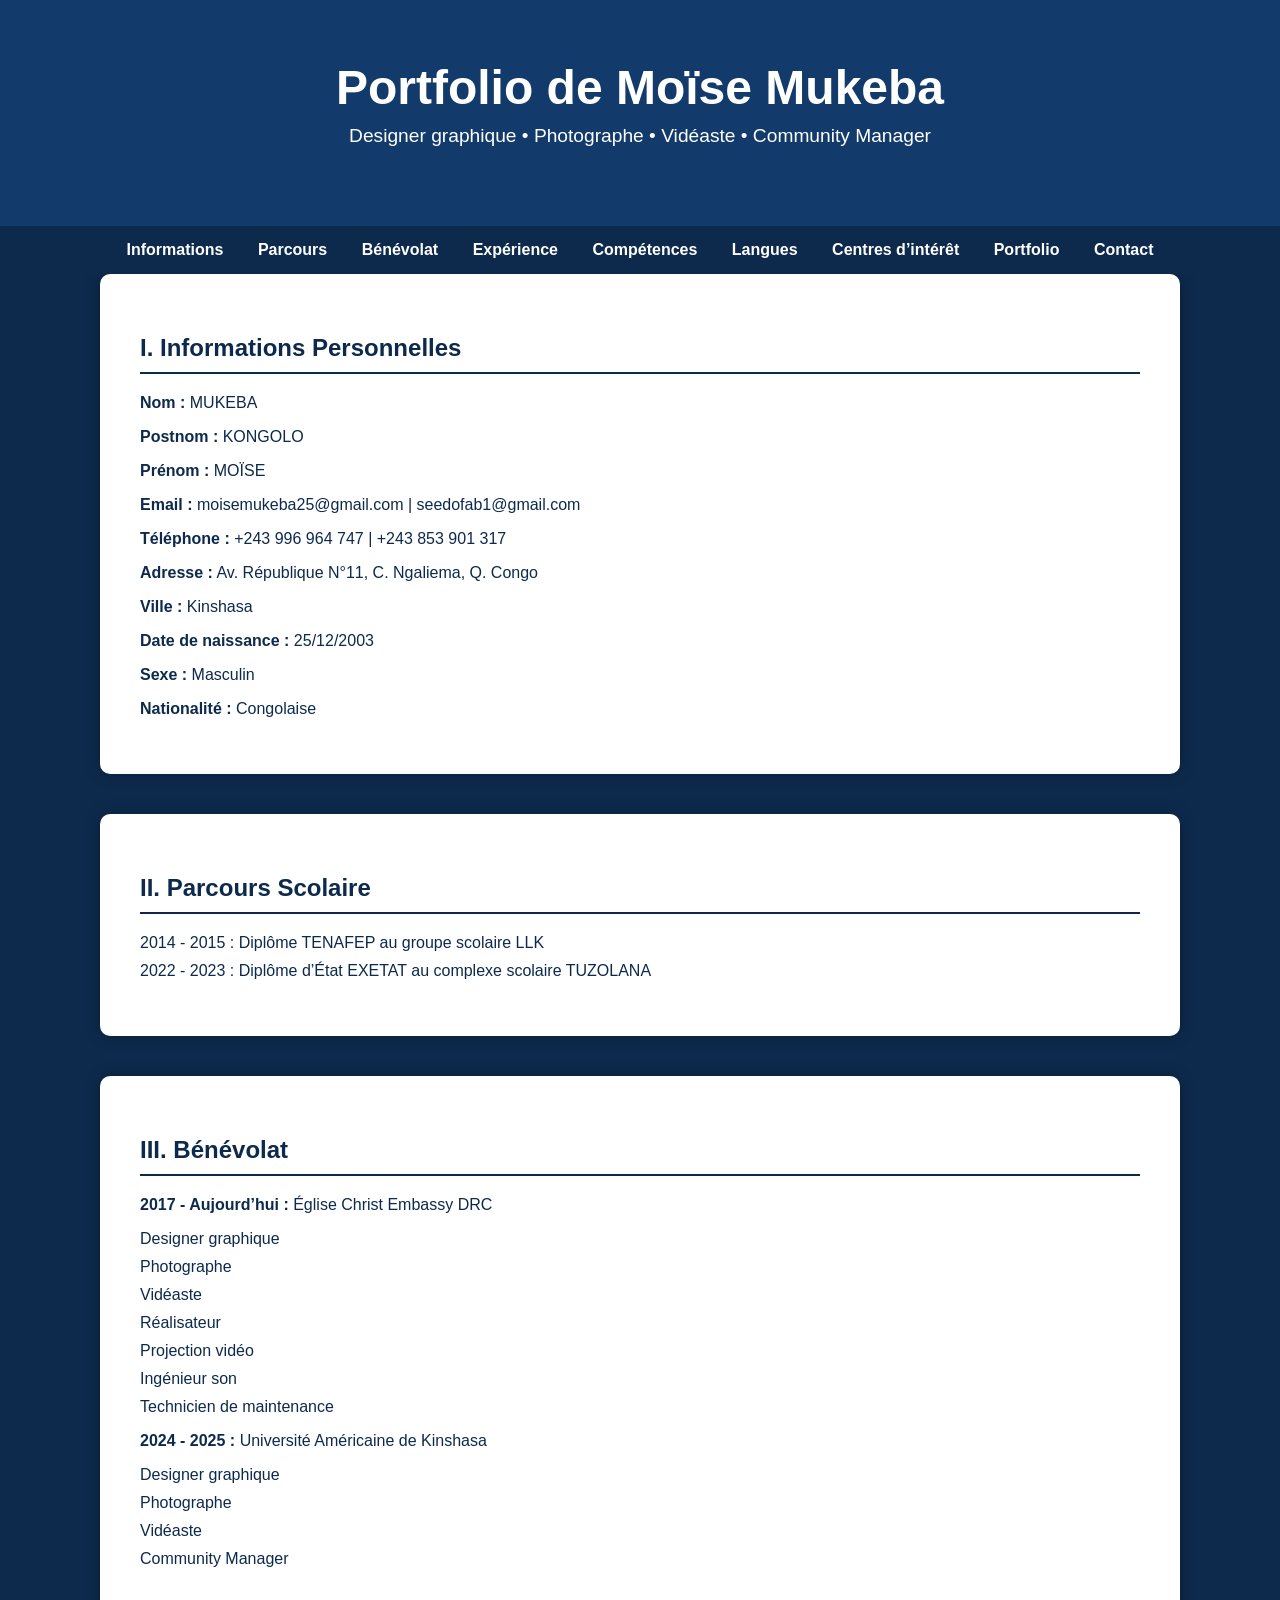
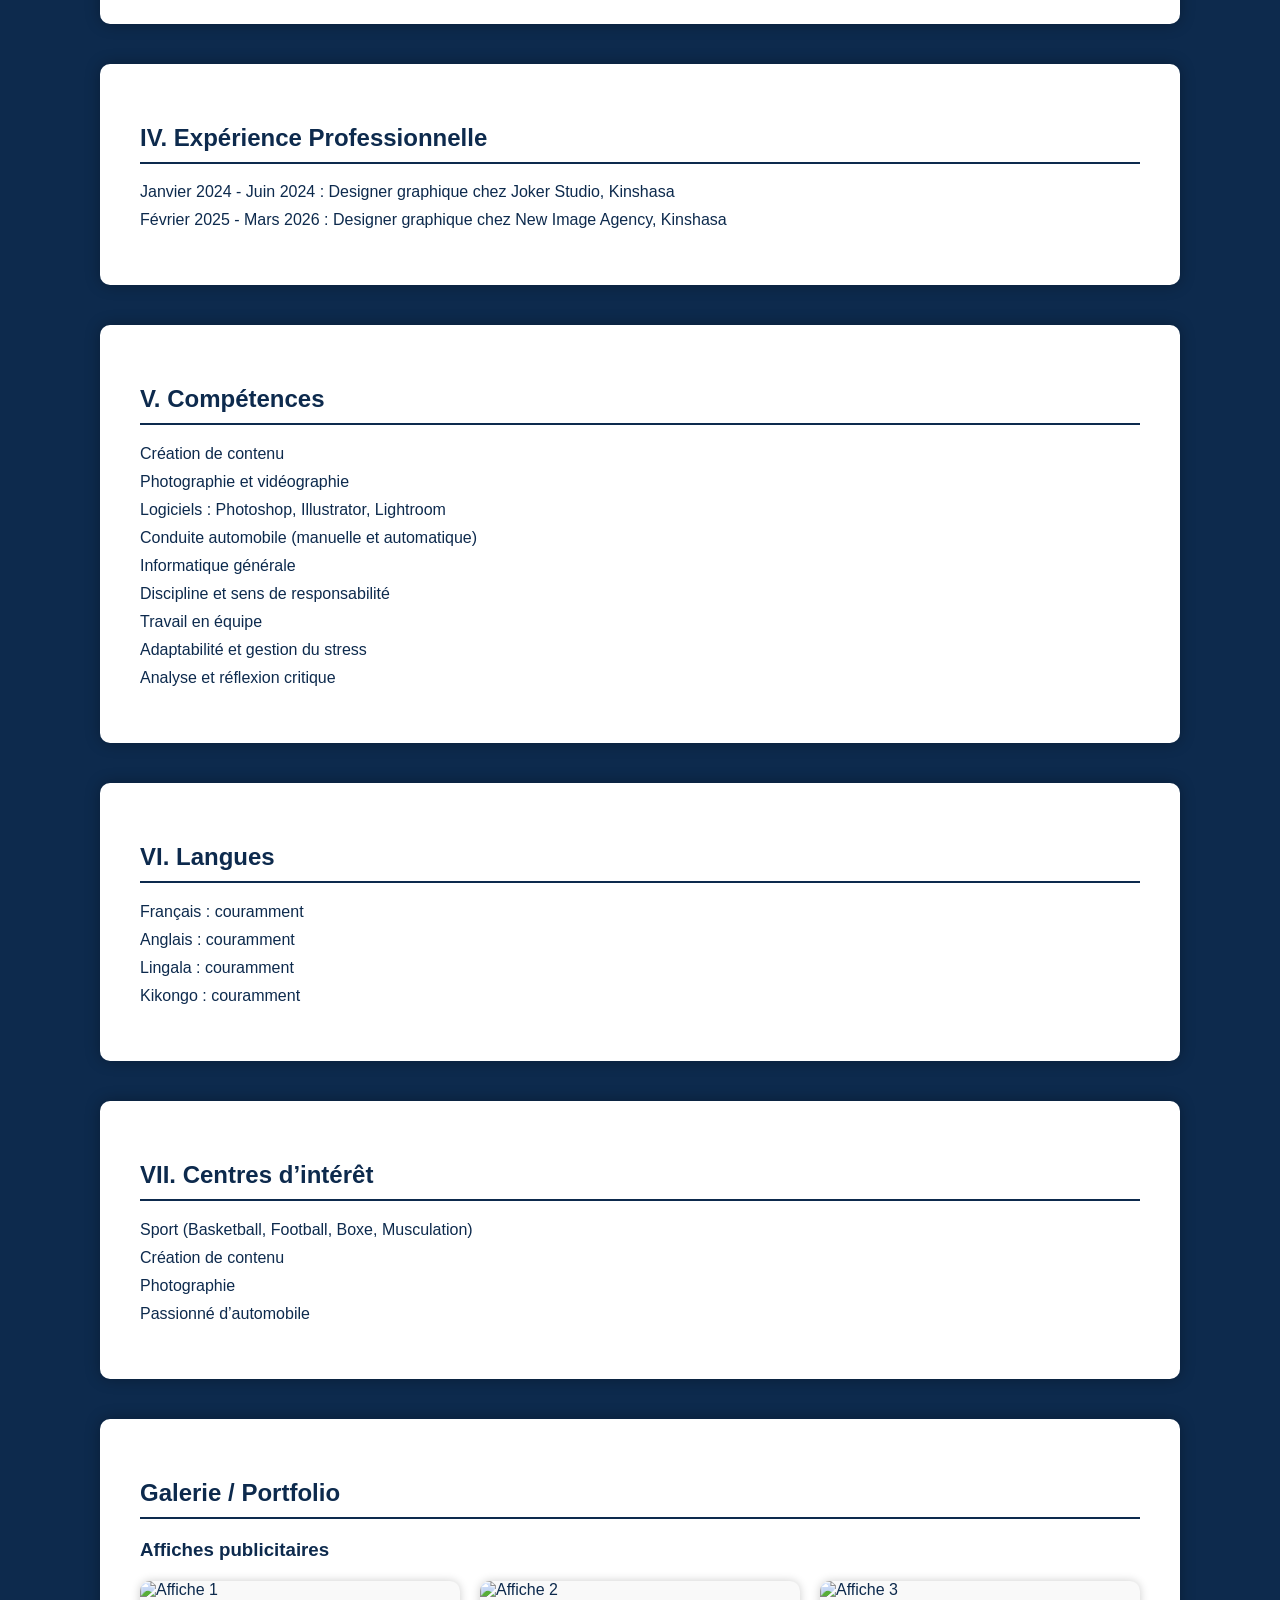
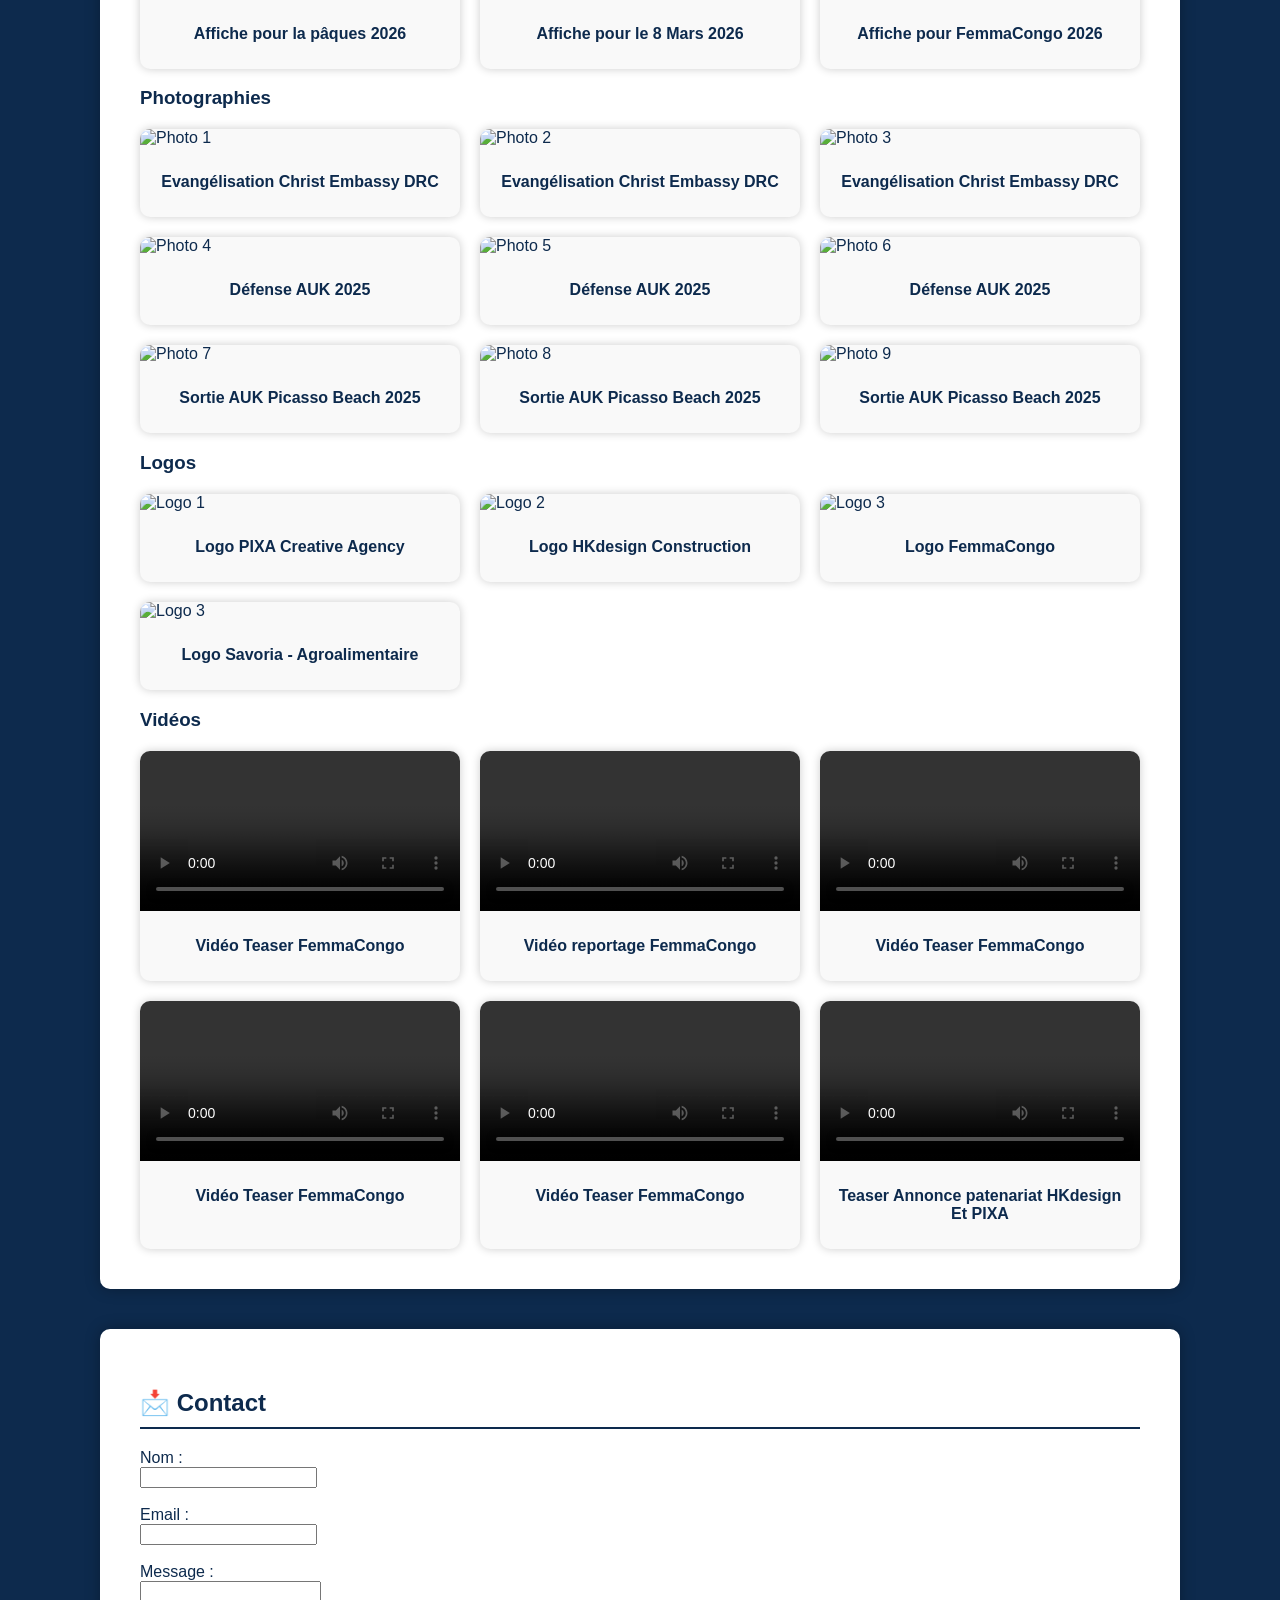
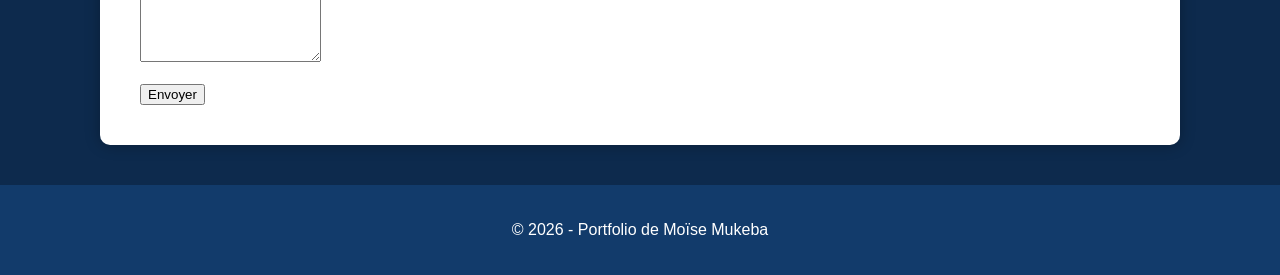
==== index.html @ fa051604 "Rename MonTravail.Web026.html to index.html" ====
<!DOCTYPE html>
<html lang="fr">
<head>
  <meta charset="UTF-8">
  <meta name="viewport" content="width=device-width, initial-scale=1.0">
  <title>Portfolio - Moïse Mukeba</title>
  <!-- Lien vers le fichier CSS -->
  <link rel="stylesheet" href="MonTravail.Web026.css">
</head>
<body>
  <header>
    <h1>Portfolio de Moïse Mukeba</h1>
    <p>Designer graphique • Photographe • Vidéaste • Community Manager</p>
  </header>

  <nav>
    <a href="#info">Informations</a>
    <a href="#parcours">Parcours</a>
    <a href="#benevolat">Bénévolat</a>
    <a href="#experience">Expérience</a>
    <a href="#competences">Compétences</a>
    <a href="#langues">Langues</a>
    <a href="#interets">Centres d’intérêt</a>
    <a href="#portfolio">Portfolio</a>
    <a href="#contact">Contact</a>
    
  </nav>

  <section id="info">
    <h2>I. Informations Personnelles</h2>
    <p><strong>Nom :</strong> MUKEBA</p>
    <p><strong>Postnom :</strong> KONGOLO</p>
    <p><strong>Prénom :</strong> MOÏSE</p>
    <p><strong>Email :</strong> moisemukeba25@gmail.com | seedofab1@gmail.com</p>
    <p><strong>Téléphone :</strong> +243 996 964 747 | +243 853 901 317</p>
    <p><strong>Adresse :</strong> Av. République N°11, C. Ngaliema, Q. Congo</p>
    <p><strong>Ville :</strong> Kinshasa</p>
    <p><strong>Date de naissance :</strong> 25/12/2003</p>
    <p><strong>Sexe :</strong> Masculin</p>
    <p><strong>Nationalité :</strong> Congolaise</p>
  </section>

  <section id="parcours">
    <h2>II. Parcours Scolaire</h2>
    <ul>
      <li>2014 - 2015 : Diplôme TENAFEP au groupe scolaire LLK</li>
      <li>2022 - 2023 : Diplôme d’État EXETAT au complexe scolaire TUZOLANA</li>
    </ul>
  </section>

  <section id="benevolat">
    <h2>III. Bénévolat</h2>
    <p><strong>2017 - Aujourd’hui :</strong> Église Christ Embassy DRC</p>
    <ul>
      <li>Designer graphique</li>
      <li>Photographe</li>
      <li>Vidéaste</li>
      <li>Réalisateur</li>
      <li>Projection vidéo</li>
      <li>Ingénieur son</li>
      <li>Technicien de maintenance</li>
    </ul>
    <p><strong>2024 - 2025 :</strong> Université Américaine de Kinshasa</p>
    <ul>
      <li>Designer graphique</li>
      <li>Photographe</li>
      <li>Vidéaste</li>
      <li>Community Manager</li>
    </ul>
  </section>

  <section id="experience">
    <h2>IV. Expérience Professionnelle</h2>
    <ul>
      <li>Janvier 2024 - Juin 2024 : Designer graphique chez Joker Studio, Kinshasa</li>
      <li>Février 2025 - Mars 2026 : Designer graphique chez New Image Agency, Kinshasa</li>
    </ul>
  </section>

  <section id="competences">
    <h2>V. Compétences</h2>
    <ul>
      <li>Création de contenu</li>
      <li>Photographie et vidéographie</li>
      <li>Logiciels : Photoshop, Illustrator, Lightroom</li>
      <li>Conduite automobile (manuelle et automatique)</li>
      <li>Informatique générale</li>
      <li>Discipline et sens de responsabilité</li>
      <li>Travail en équipe</li>
      <li>Adaptabilité et gestion du stress</li>
      <li>Analyse et réflexion critique</li>
    </ul>
  </section>

  <section id="langues">
    <h2>VI. Langues</h2>
    <ul>
      <li>Français : couramment</li>
      <li>Anglais : couramment</li>
      <li>Lingala : couramment</li>
      <li>Kikongo : couramment</li>
    </ul>
  </section>

  <section id="interets">
    <h2>VII. Centres d’intérêt</h2>
    <ul>
      <li>Sport (Basketball, Football, Boxe, Musculation)</li>
      <li>Création de contenu</li>
      <li>Photographie</li>
      <li>Passionné d’automobile</li>
    </ul>
  </section>

<section id="portfolio">
  <h2>Galerie / Portfolio</h2>

  <!-- Catégorie Affiches -->
  <h3>Affiches publicitaires</h3>
  <div class="gallery">
    <div class="item">
      <img src="c:\Users\moise\Desktop\Portfolio Moïse\Images\Pâques.jpg" alt="Affiche 1">
      <p>Affiche pour la pâques 2026</p>
    </div>
      <div class="item">
      <img src="c:\Users\moise\Desktop\Portfolio Moïse\Images\8mars.jpg" alt="Affiche 2">
      <p>Affiche pour le 8 Mars 2026</p>
    </div>
      <div class="item">
      <img src="c:\Users\moise\Desktop\Portfolio Moïse\Images\F2.jpg" alt="Affiche 3">
      <p>Affiche pour FemmaCongo 2026</p>
    </div>
  </div>

  <!-- Catégorie Photographies -->
  <h3>Photographies</h3>
  <div class="gallery">
    <div class="item">
      <img src="c:\Users\moise\Desktop\Portfolio Moïse\Images\DSC02556.jpg" alt="Photo 1">
      <p>Evangélisation Christ Embassy DRC</p>
    </div>
    <div class="item">
      <img src="c:\Users\moise\Desktop\Portfolio Moïse\Images\DSC02618.jpg" alt="Photo 2">
      <p>Evangélisation Christ Embassy DRC</p>
    </div>
    <div class="item">
      <img src="c:\Users\moise\Desktop\Portfolio Moïse\Images\DSC02652.jpg" alt="Photo 3">
      <p>Evangélisation Christ Embassy DRC</p>
    </div>
    <div class="item">
      <img src="c:\Users\moise\Desktop\Portfolio Moïse\Images\DSC02764.jpg" alt="Photo 4">
      <p>Défense AUK 2025</p>
    </div>
    <div class="item">
      <img src="c:\Users\moise\Desktop\Portfolio Moïse\Images\DSC02797.jpg" alt="Photo 5">
      <p>Défense AUK 2025</p>
    </div>
    <div class="item">
      <img src="c:\Users\moise\Desktop\Portfolio Moïse\Images\DSC02804.jpg" alt="Photo 6">
      <p>Défense AUK 2025</p>
    </div>
    <div class="item">
      <img src="c:\Users\moise\Desktop\Portfolio Moïse\Images\WhatsApp Image 2026-03-31 at 11.24.50 PM.jpeg" alt="Photo 7">
      <p>Sortie AUK Picasso Beach 2025</p>
    </div>
    <div class="item">
      <img src="c:\Users\moise\Desktop\Portfolio Moïse\Images\WhatsApp Image 2026-03-31 at 11.26.33 PM (1).jpeg" alt="Photo 8">
      <p>Sortie AUK Picasso Beach 2025</p>
    </div>
    <div class="item">
      <img src="c:\Users\moise\Desktop\Portfolio Moïse\Images\WhatsApp Image 2026-03-31 at 11.26.40 PM (1).jpeg" alt="Photo 9">
      <p>Sortie AUK Picasso Beach 2025</p> 
    </div>
  </div>

  <!-- Catégorie Logos -->
  <h3>Logos</h3>
  <div class="gallery">
    <div class="item">
      <img src="c:\Users\moise\Desktop\Portfolio Moïse\Images\Pone.jpg" alt="Logo 1">
      <p>Logo PIXA Creative Agency</p>
    </div>
    <div class="item">
      <img src="c:\Users\moise\Desktop\Portfolio Moïse\Images\HKdesign logo Dorée.jpg" alt="Logo 2">
      <p>Logo HKdesign Construction</p>
    </div>
     <div class="item">
      <img src="c:\Users\moise\Desktop\Portfolio Moïse\Images\G4.jpg" alt="Logo 3">
      <p>Logo FemmaCongo</p>
    </div>
    <div class="item">
      <img src="c:\Users\moise\Desktop\Création\Savoria\Images\WhatsApp Image 2026-03-23 at 12.17.31 AM.jpeg" alt="Logo 3">
      <p>Logo Savoria - Agroalimentaire</p>
    </div>
  </div>

  <!-- Catégorie Vidéos -->
  <h3>Vidéos</h3>
  <div class="gallery">
    <div class="item">
      <video controls>
        <source src="c:\Users\moise\Desktop\Portfolio Moïse\Vidéos\Sarah Sem3 Teaser.mp4" type="video/mp4">
      </video>
      <p>Vidéo Teaser FemmaCongo</p>
    </div>
      <div class="item">
      <video controls>
        <source src="c:\Users\moise\Desktop\Portfolio Moïse\Vidéos\SIFA Semaine 3.mp4" type="video/mp4">
      </video>
      <p>Vidéo reportage FemmaCongo</p>
    </div>
      <div class="item">
      <video controls>
        <source src="c:\Users\moise\Desktop\Portfolio Moïse\Vidéos\Taylor Sem3 Teaser.mp4" type="video/mp4">
      </video>
      <p>Vidéo Teaser FemmaCongo</p>
    </div>
     <div class="item">
      <video controls>
        <source src="c:\Users\moise\Desktop\Portfolio Moïse\Vidéos\Derlie Sem3 Teaser.mp4" type="video/mp4">
      </video>
      <p>Vidéo Teaser FemmaCongo</p>
    </div>
     <div class="item">
      <video controls>
        <source src="c:\Users\moise\Desktop\Portfolio Moïse\Vidéos\Syntyche semaine 2.mp4" type="video/mp4">
      </video>
      <p>Vidéo Teaser FemmaCongo</p>
    </div>
    <div class="item">
      <video controls>
        <source src="c:\Users\moise\Desktop\Portfolio Moïse\Vidéos\HKdesign & PIXA partenariat.mp4" type="video/mp4">
      </video>
      <p>Teaser Annonce patenariat HKdesign Et PIXA</p>
    </div>
  </div>
</section>


  <section id="contact">
    <h2>📩 Contact</h2>
    <form>
      <label for="name">Nom :</label><br>
      <input type="text" id="name" name="name" required><br><br>
      <label for="email">Email :</label><br>
      <input type="email" id="email" name="email" required><br><br>
      <label for="message">Message :</label><br>
      <textarea id="message" name="message" rows="5" required></textarea><br><br>
      <button type="submit">Envoyer</button>
    </form>
  </section>

  <footer>
    <p>&copy; 2026 - Portfolio de Moïse Mukeba</p>
  </footer>

  <script>
    // Animation JS simple : effet sur le header
    document.querySelector("header h1").addEventListener("mouseover", function() {
      this.style.color = "#ffcc00";
    });
    document.querySelector("header h1").addEventListener("mouseout", function() {
      this.style.color = "white";
    });
  </script>
</body>
</html>
---- MonTravail.Web026.css ----
body {
  margin: 0;
  font-family: 'Segoe UI', Arial, sans-serif;
  background-color: #0d2a4d; /* bleu légèrement foncé */
  color: white;
  scroll-behavior: smooth;
}

header {
  text-align: center;
  padding: 60px 20px;
  background: #123b6b;
  animation: fadeIn 2s ease-in-out;
}

header h1 {
  font-size: 3em;
  margin: 0;
}

header p {
  font-size: 1.2em;
  margin-top: 10px;
}

nav {
  background: #0d2a4d;
  padding: 15px;
  text-align: center;
  position: sticky;
  top: 0;
  z-index: 1000;
}

nav a {
  color: white;
  margin: 0 15px;
  text-decoration: none;
  font-weight: bold;
  transition: color 0.3s;
}

nav a:hover {
  color: #ffcc00;
}

section {
  padding: 40px;
  max-width: 1000px;
  margin: auto;
  background: white;
  color: #0d2a4d;
  margin-bottom: 40px;
  border-radius: 10px;
  box-shadow: 0 0 15px rgba(0,0,0,0.3);
  animation: slideUp 1.5s ease-in-out;
}

section h2 {
  border-bottom: 2px solid #0d2a4d;
  padding-bottom: 10px;
}

ul {
  list-style: none;
  padding: 0;
}

ul li {
  margin: 10px 0;
  transition: transform 0.3s;
}

ul li:hover {
  transform: scale(1.05);
  color: #123b6b;
}

footer {
  text-align: center;
  padding: 20px;
  background: #123b6b;
  color: white;
}

/* Animations */
@keyframes fadeIn {
  from {opacity: 0;}
  to {opacity: 1;}
}

@keyframes slideUp {
  from {transform: translateY(50px); opacity: 0;}
  to {transform: translateY(0); opacity: 1;}
}

/* Galerie */
.gallery {
  display: grid;
  grid-template-columns: repeat(auto-fit, minmax(250px, 1fr));
  gap: 20px;
  margin-top: 20px;
}

.gallery .item {
  background: #f9f9f9;
  border-radius: 10px;
  overflow: hidden;
  box-shadow: 0 0 10px rgba(0,0,0,0.2);
  transition: transform 0.3s, box-shadow 0.3s;
}

.gallery .item img,
.gallery .item video {
  width: 100%;
  height: auto;
  display: block;
}

.gallery .item p {
  padding: 10px;
  text-align: center;
  color: #0d2a4d;
  font-weight: bold;
}

.gallery .item:hover {
  transform: scale(1.05);
  box-shadow: 0 0 20px rgba(0,0,0,0.4);
}
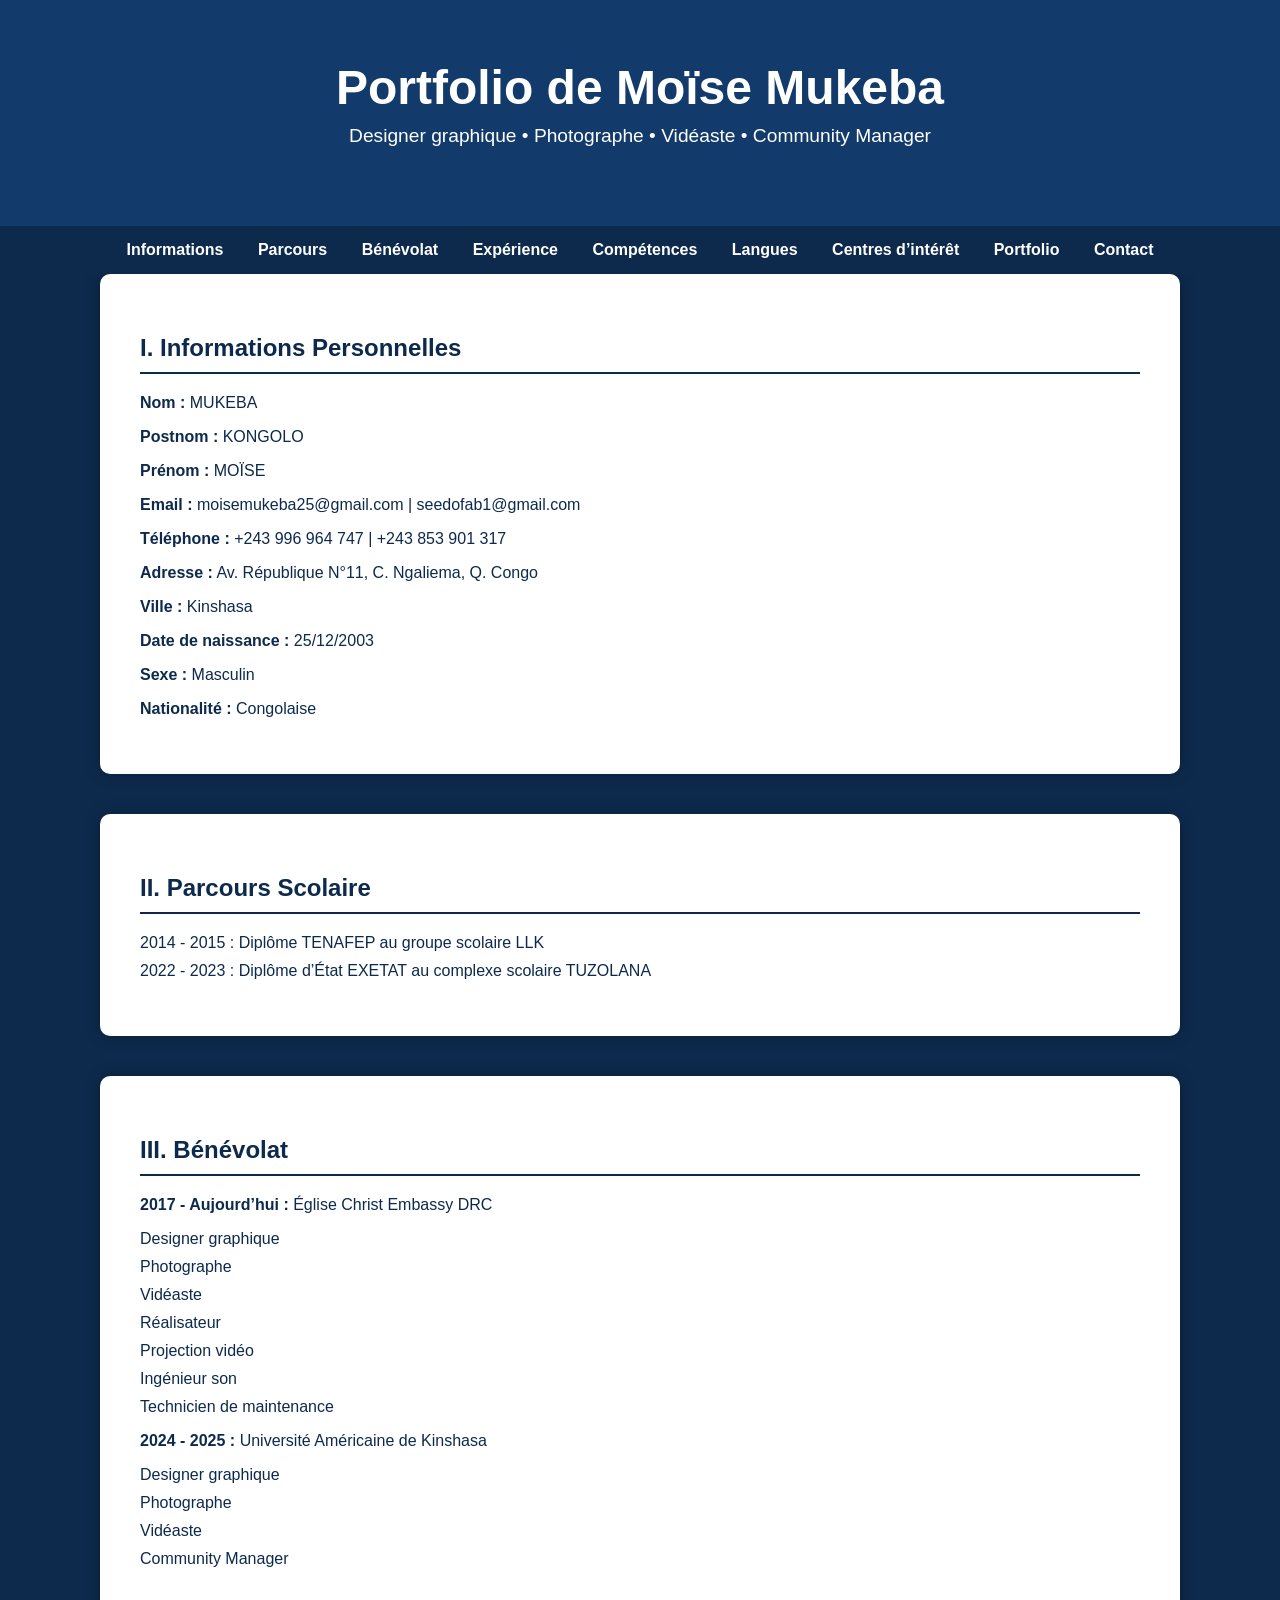
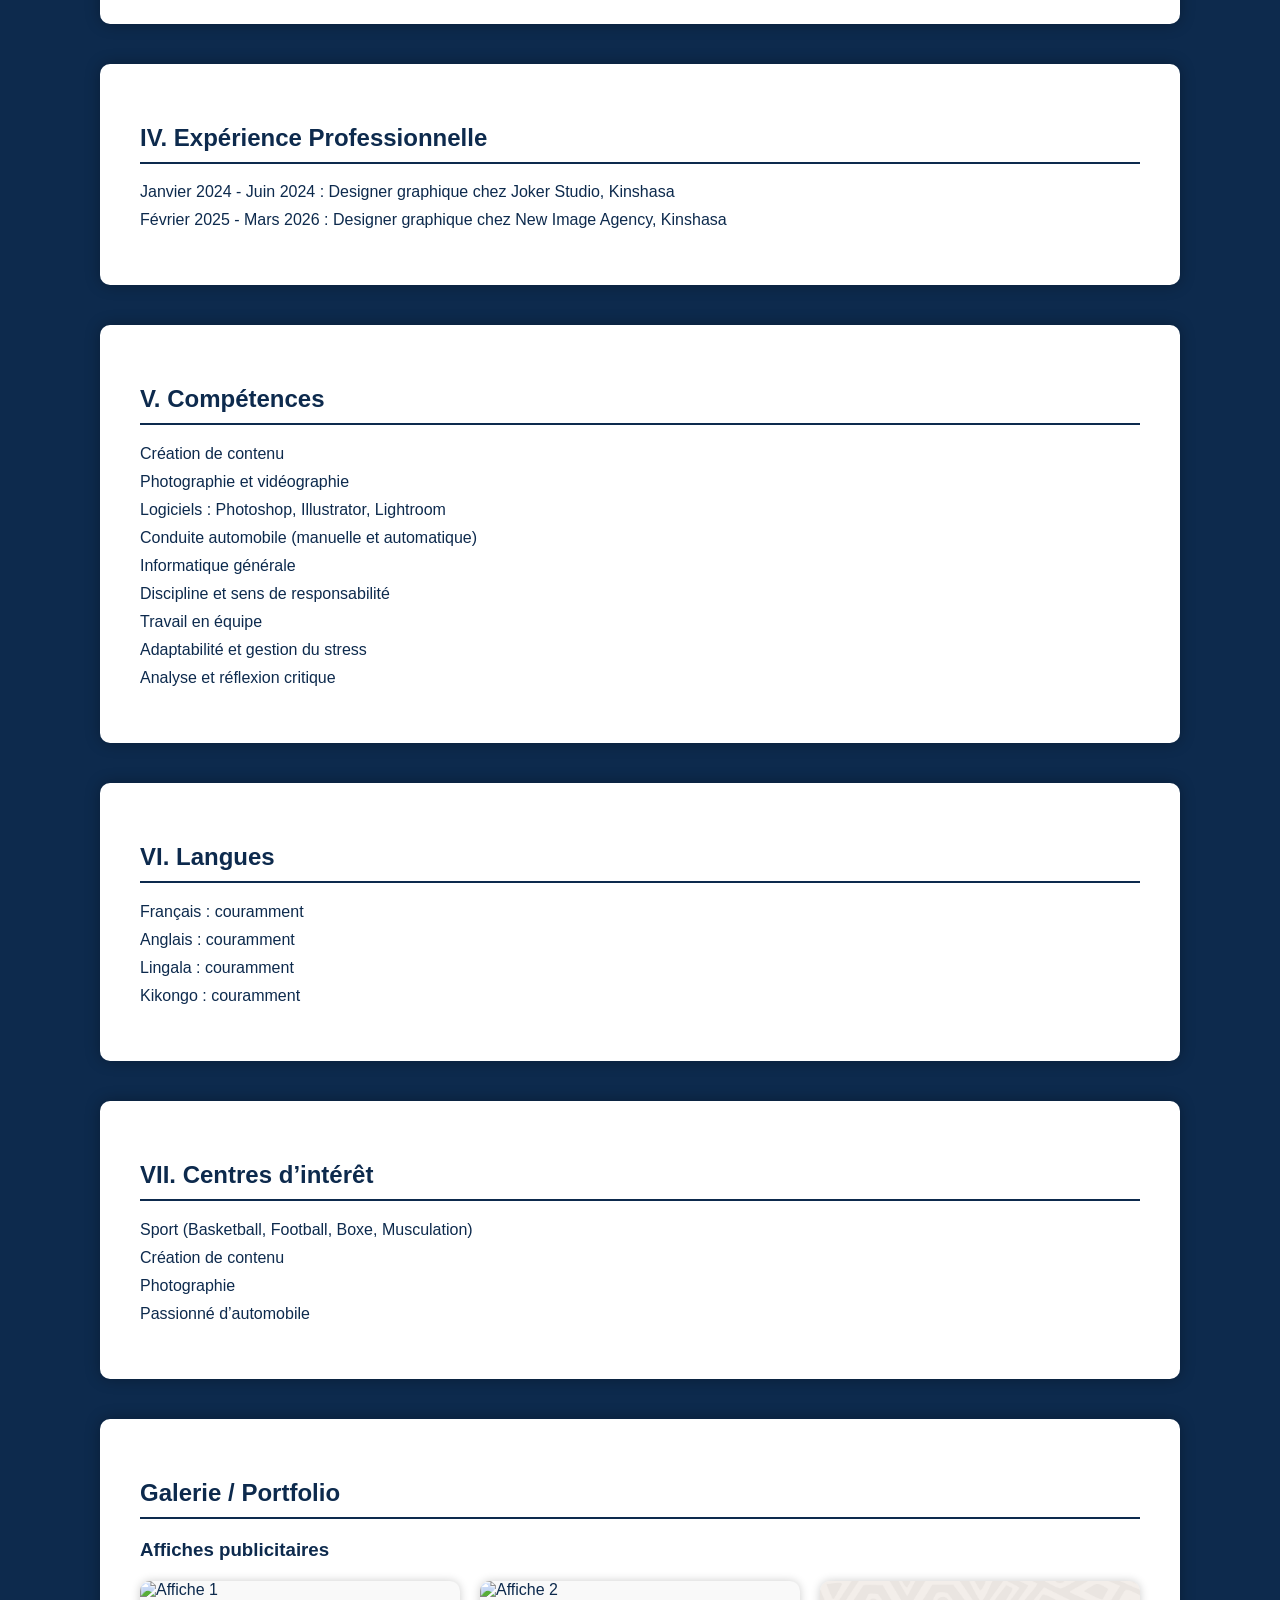
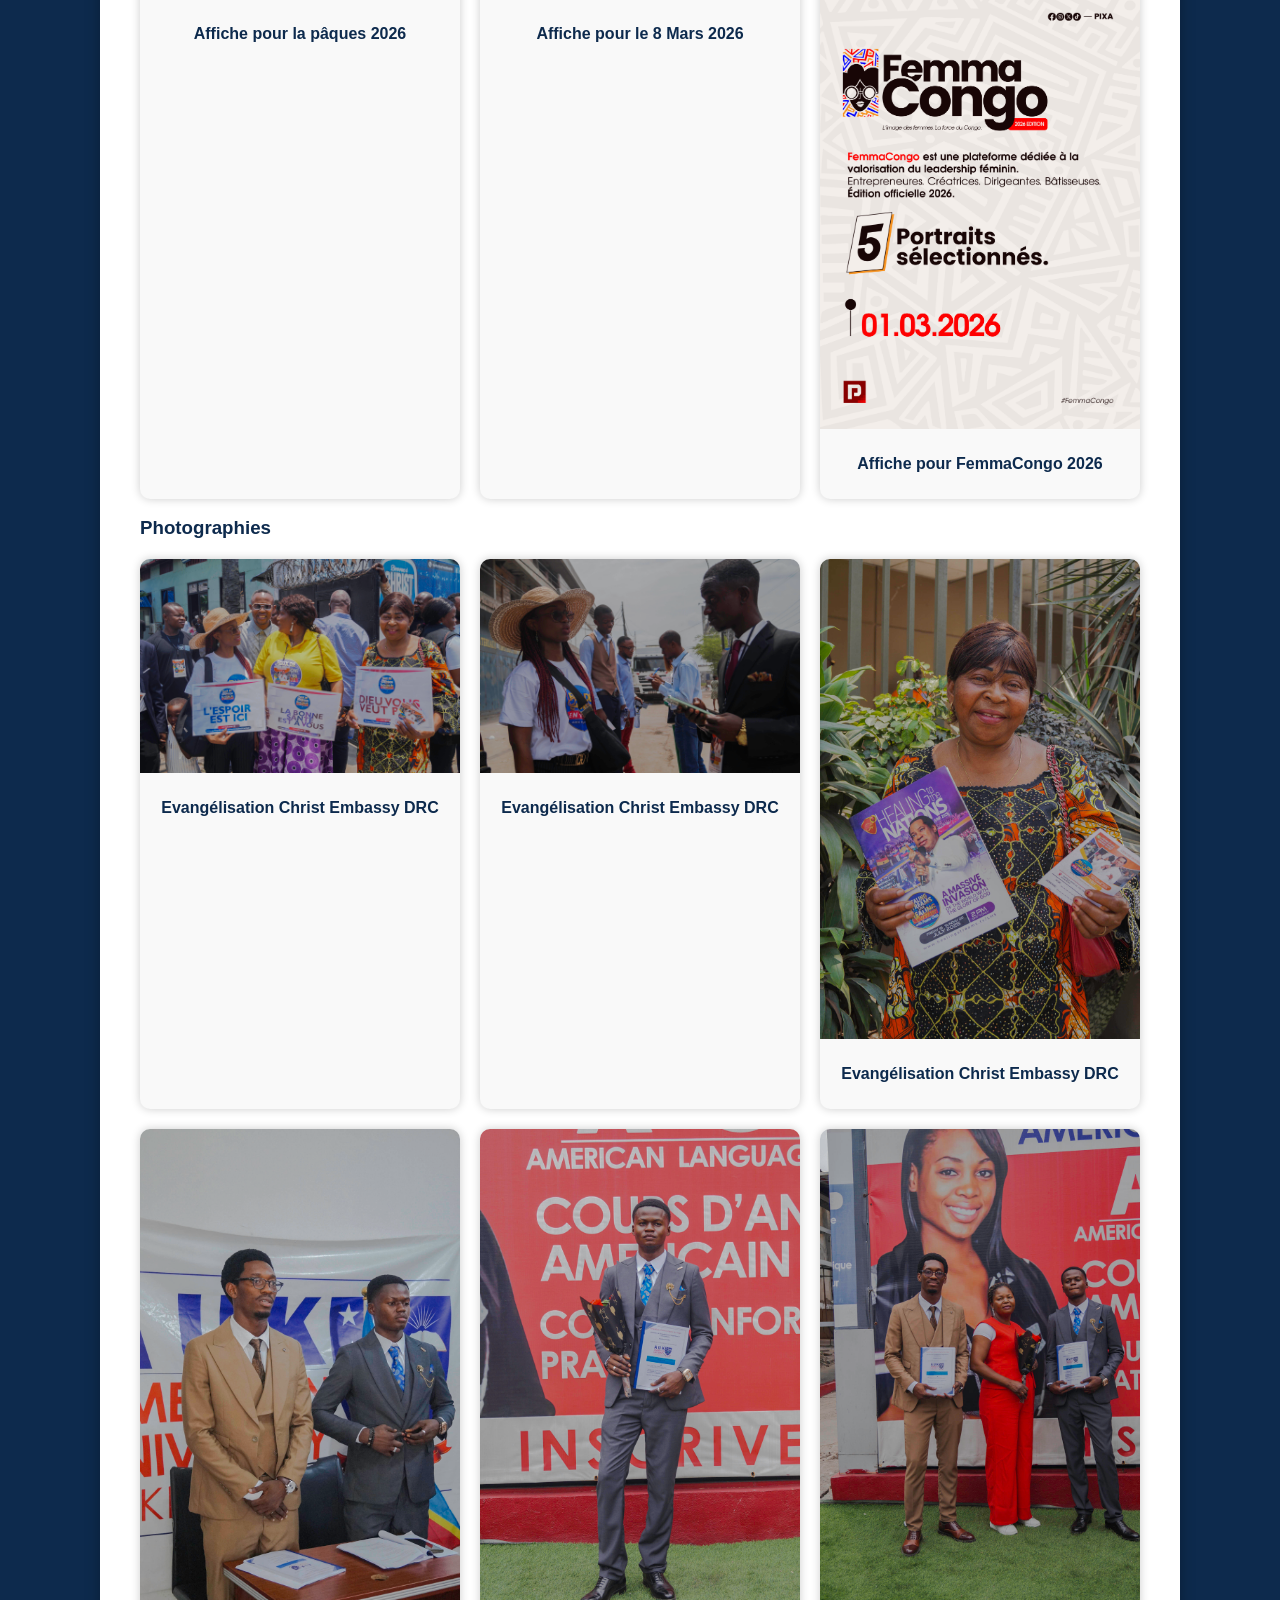
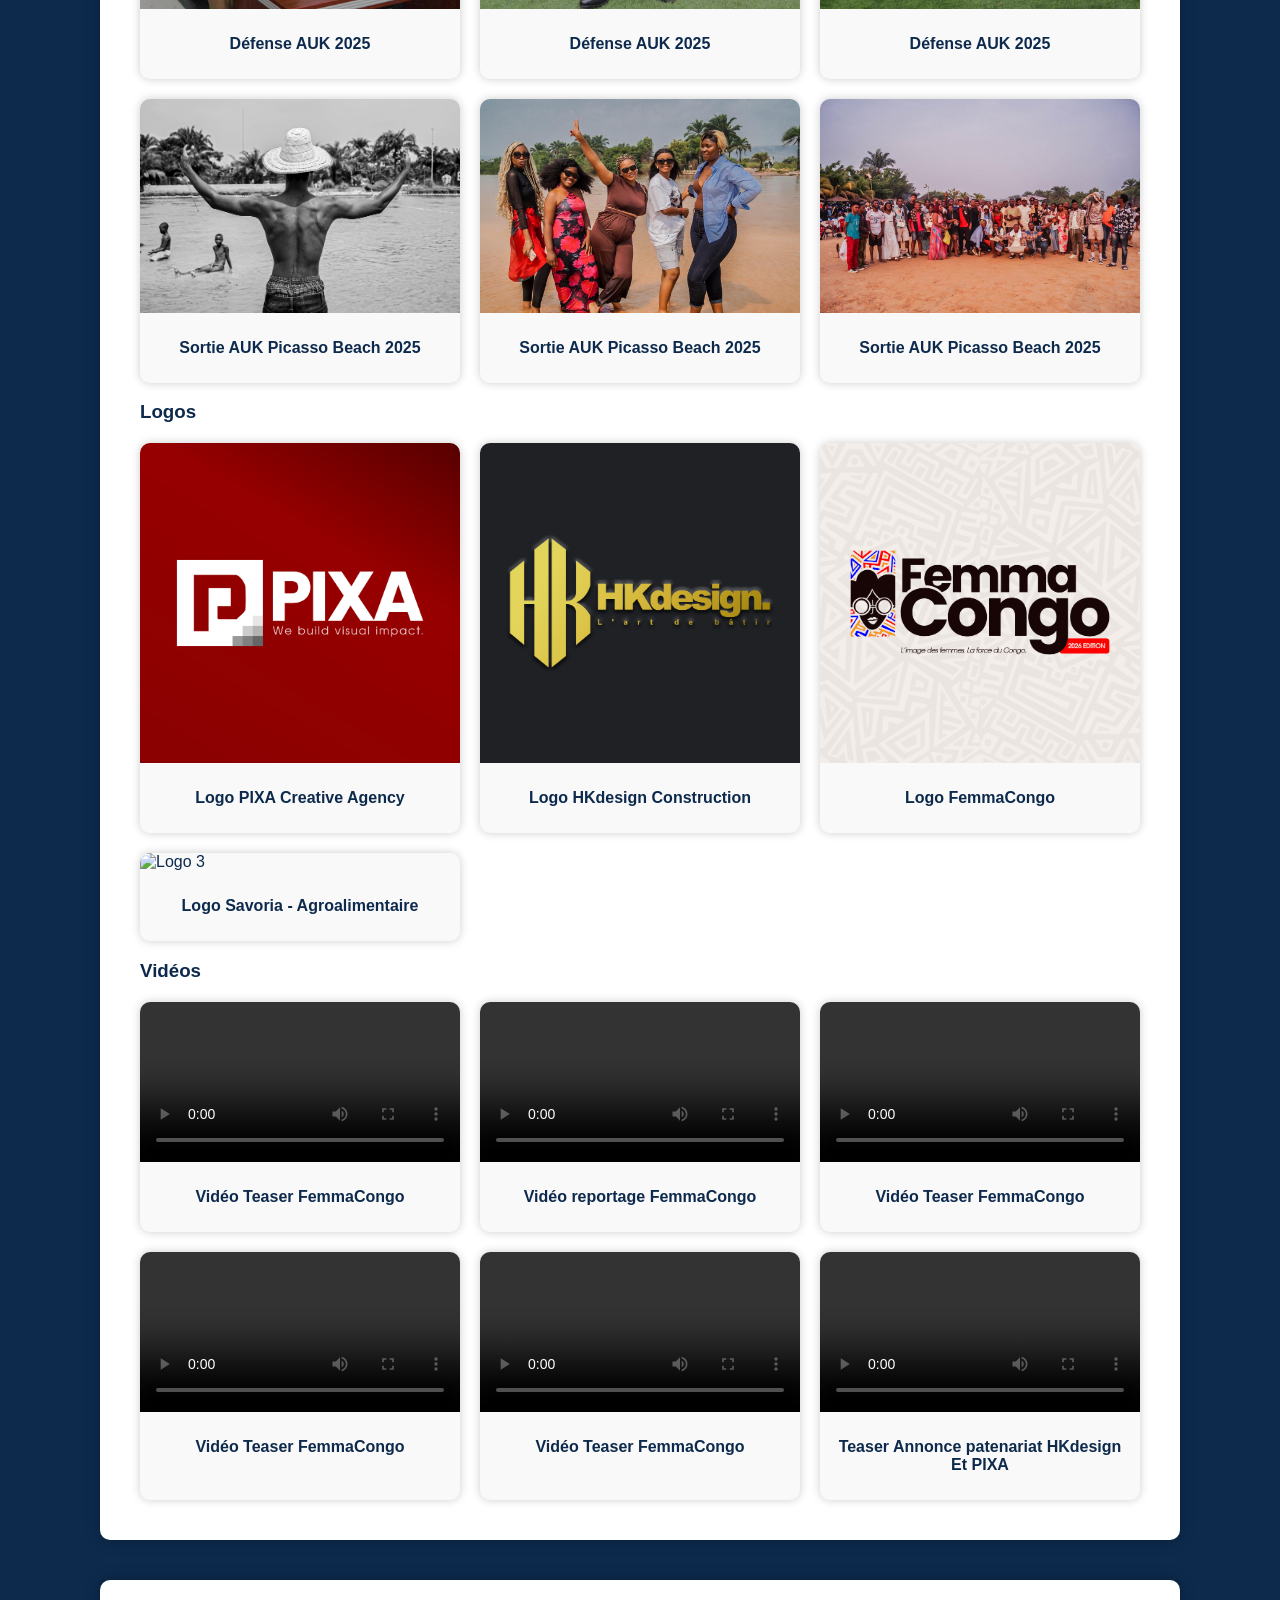
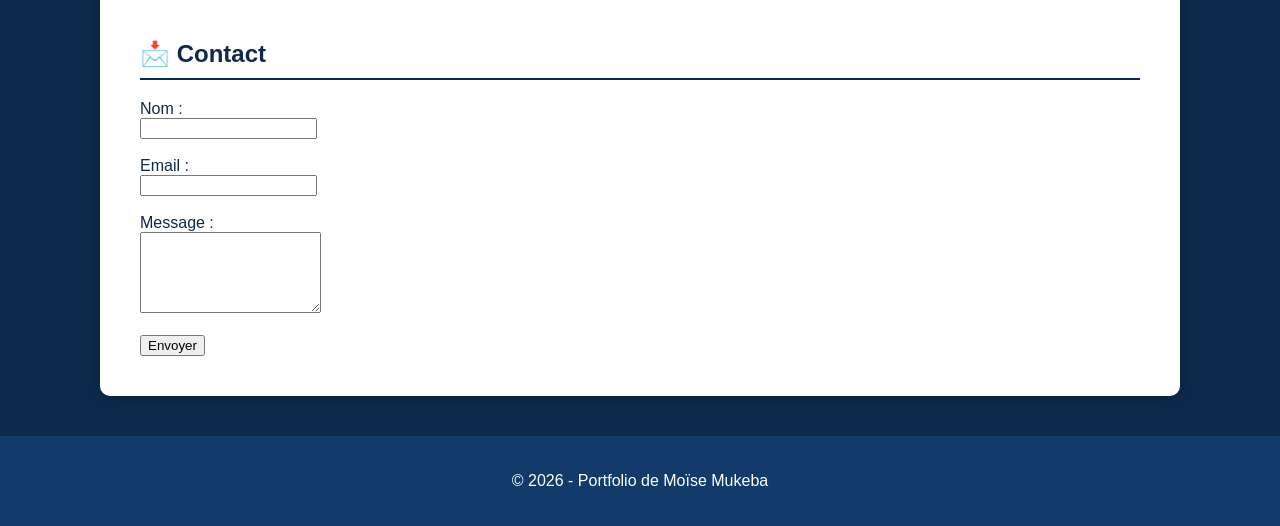
==== commit 6a5fd15c: "Refactor index.html for improved structure" ====
--- a/index.html
+++ b/index.html
@@ -119,15 +119,15 @@
   <h3>Affiches publicitaires</h3>
   <div class="gallery">
     <div class="item">
-      <img src="c:\Users\moise\Desktop\Portfolio Moïse\Images\Pâques.jpg" alt="Affiche 1">
+      <img src="Images\Pâques.jpg" alt="Affiche 1">
       <p>Affiche pour la pâques 2026</p>
     </div>
       <div class="item">
-      <img src="c:\Users\moise\Desktop\Portfolio Moïse\Images\8mars.jpg" alt="Affiche 2">
+      <img src="Images\8mars.jpg" alt="Affiche 2">
       <p>Affiche pour le 8 Mars 2026</p>
     </div>
       <div class="item">
-      <img src="c:\Users\moise\Desktop\Portfolio Moïse\Images\F2.jpg" alt="Affiche 3">
+      <img src="Images\F2.jpg" alt="Affiche 3">
       <p>Affiche pour FemmaCongo 2026</p>
     </div>
   </div>
@@ -136,39 +136,39 @@
   <h3>Photographies</h3>
   <div class="gallery">
     <div class="item">
-      <img src="c:\Users\moise\Desktop\Portfolio Moïse\Images\DSC02556.jpg" alt="Photo 1">
+      <img src="Images\DSC02556.jpg" alt="Photo 1">
       <p>Evangélisation Christ Embassy DRC</p>
     </div>
     <div class="item">
-      <img src="c:\Users\moise\Desktop\Portfolio Moïse\Images\DSC02618.jpg" alt="Photo 2">
+      <img src="Images\DSC02618.jpg" alt="Photo 2">
       <p>Evangélisation Christ Embassy DRC</p>
     </div>
     <div class="item">
-      <img src="c:\Users\moise\Desktop\Portfolio Moïse\Images\DSC02652.jpg" alt="Photo 3">
+      <img src="Images\DSC02652.jpg" alt="Photo 3">
       <p>Evangélisation Christ Embassy DRC</p>
     </div>
     <div class="item">
-      <img src="c:\Users\moise\Desktop\Portfolio Moïse\Images\DSC02764.jpg" alt="Photo 4">
+      <img src="Images\DSC02764.jpg" alt="Photo 4">
       <p>Défense AUK 2025</p>
     </div>
     <div class="item">
-      <img src="c:\Users\moise\Desktop\Portfolio Moïse\Images\DSC02797.jpg" alt="Photo 5">
+      <img src="Images\DSC02797.jpg" alt="Photo 5">
       <p>Défense AUK 2025</p>
     </div>
     <div class="item">
-      <img src="c:\Users\moise\Desktop\Portfolio Moïse\Images\DSC02804.jpg" alt="Photo 6">
+      <img src="Images\DSC02804.jpg" alt="Photo 6">
       <p>Défense AUK 2025</p>
     </div>
     <div class="item">
-      <img src="c:\Users\moise\Desktop\Portfolio Moïse\Images\WhatsApp Image 2026-03-31 at 11.24.50 PM.jpeg" alt="Photo 7">
+      <img src="Images\WhatsApp Image 2026-03-31 at 11.24.50 PM.jpeg" alt="Photo 7">
       <p>Sortie AUK Picasso Beach 2025</p>
     </div>
     <div class="item">
-      <img src="c:\Users\moise\Desktop\Portfolio Moïse\Images\WhatsApp Image 2026-03-31 at 11.26.33 PM (1).jpeg" alt="Photo 8">
+      <img src="Images\WhatsApp Image 2026-03-31 at 11.26.33 PM (1).jpeg" alt="Photo 8">
       <p>Sortie AUK Picasso Beach 2025</p>
     </div>
     <div class="item">
-      <img src="c:\Users\moise\Desktop\Portfolio Moïse\Images\WhatsApp Image 2026-03-31 at 11.26.40 PM (1).jpeg" alt="Photo 9">
+      <img src="Images\WhatsApp Image 2026-03-31 at 11.26.40 PM (1).jpeg" alt="Photo 9">
       <p>Sortie AUK Picasso Beach 2025</p> 
     </div>
   </div>
@@ -177,19 +177,19 @@
   <h3>Logos</h3>
   <div class="gallery">
     <div class="item">
-      <img src="c:\Users\moise\Desktop\Portfolio Moïse\Images\Pone.jpg" alt="Logo 1">
+      <img src="Images\Pone.jpg" alt="Logo 1">
       <p>Logo PIXA Creative Agency</p>
     </div>
     <div class="item">
-      <img src="c:\Users\moise\Desktop\Portfolio Moïse\Images\HKdesign logo Dorée.jpg" alt="Logo 2">
+      <img src="Images\HKdesign logo Dorée.jpg" alt="Logo 2">
       <p>Logo HKdesign Construction</p>
     </div>
      <div class="item">
-      <img src="c:\Users\moise\Desktop\Portfolio Moïse\Images\G4.jpg" alt="Logo 3">
+      <img src="Images\G4.jpg" alt="Logo 3">
       <p>Logo FemmaCongo</p>
     </div>
     <div class="item">
-      <img src="c:\Users\moise\Desktop\Création\Savoria\Images\WhatsApp Image 2026-03-23 at 12.17.31 AM.jpeg" alt="Logo 3">
+      <img src="Images\WhatsApp Image 2026-03-23 at 12.17.31 AM.jpeg" alt="Logo 3">
       <p>Logo Savoria - Agroalimentaire</p>
     </div>
   </div>
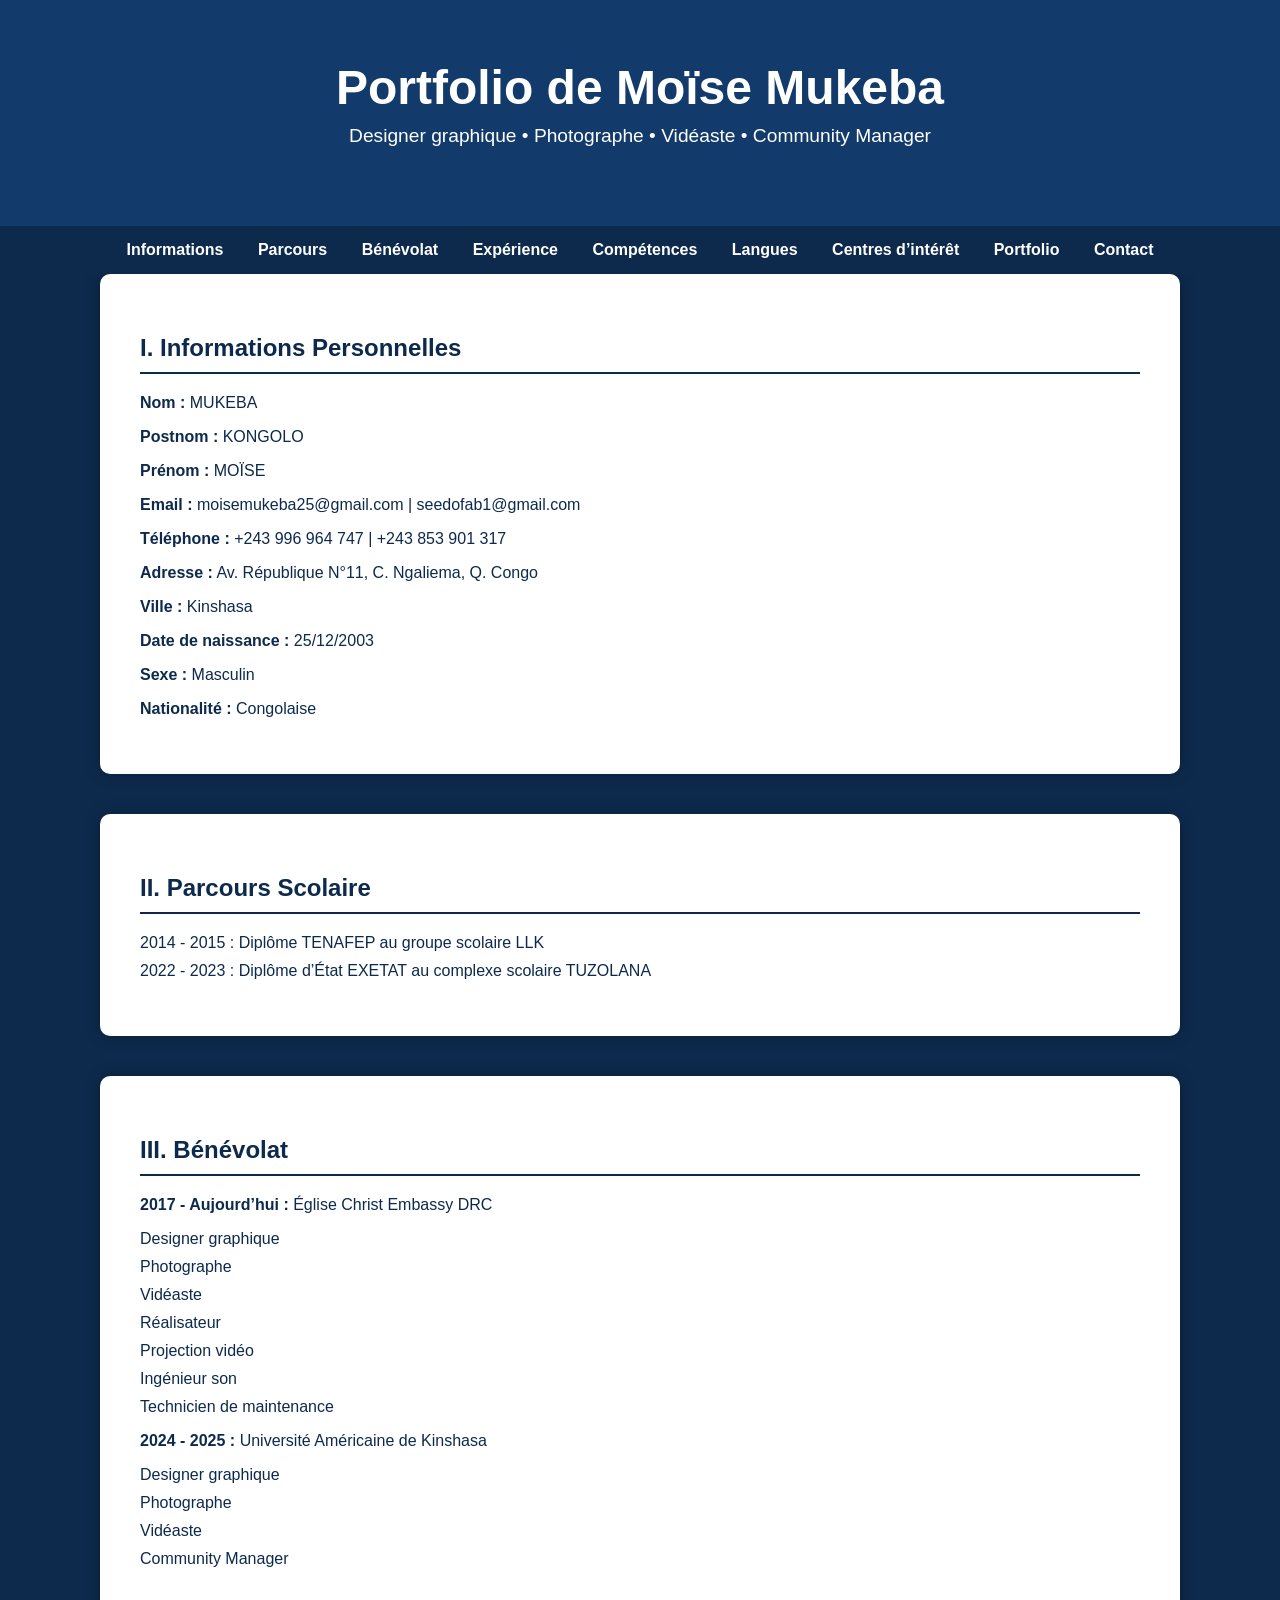
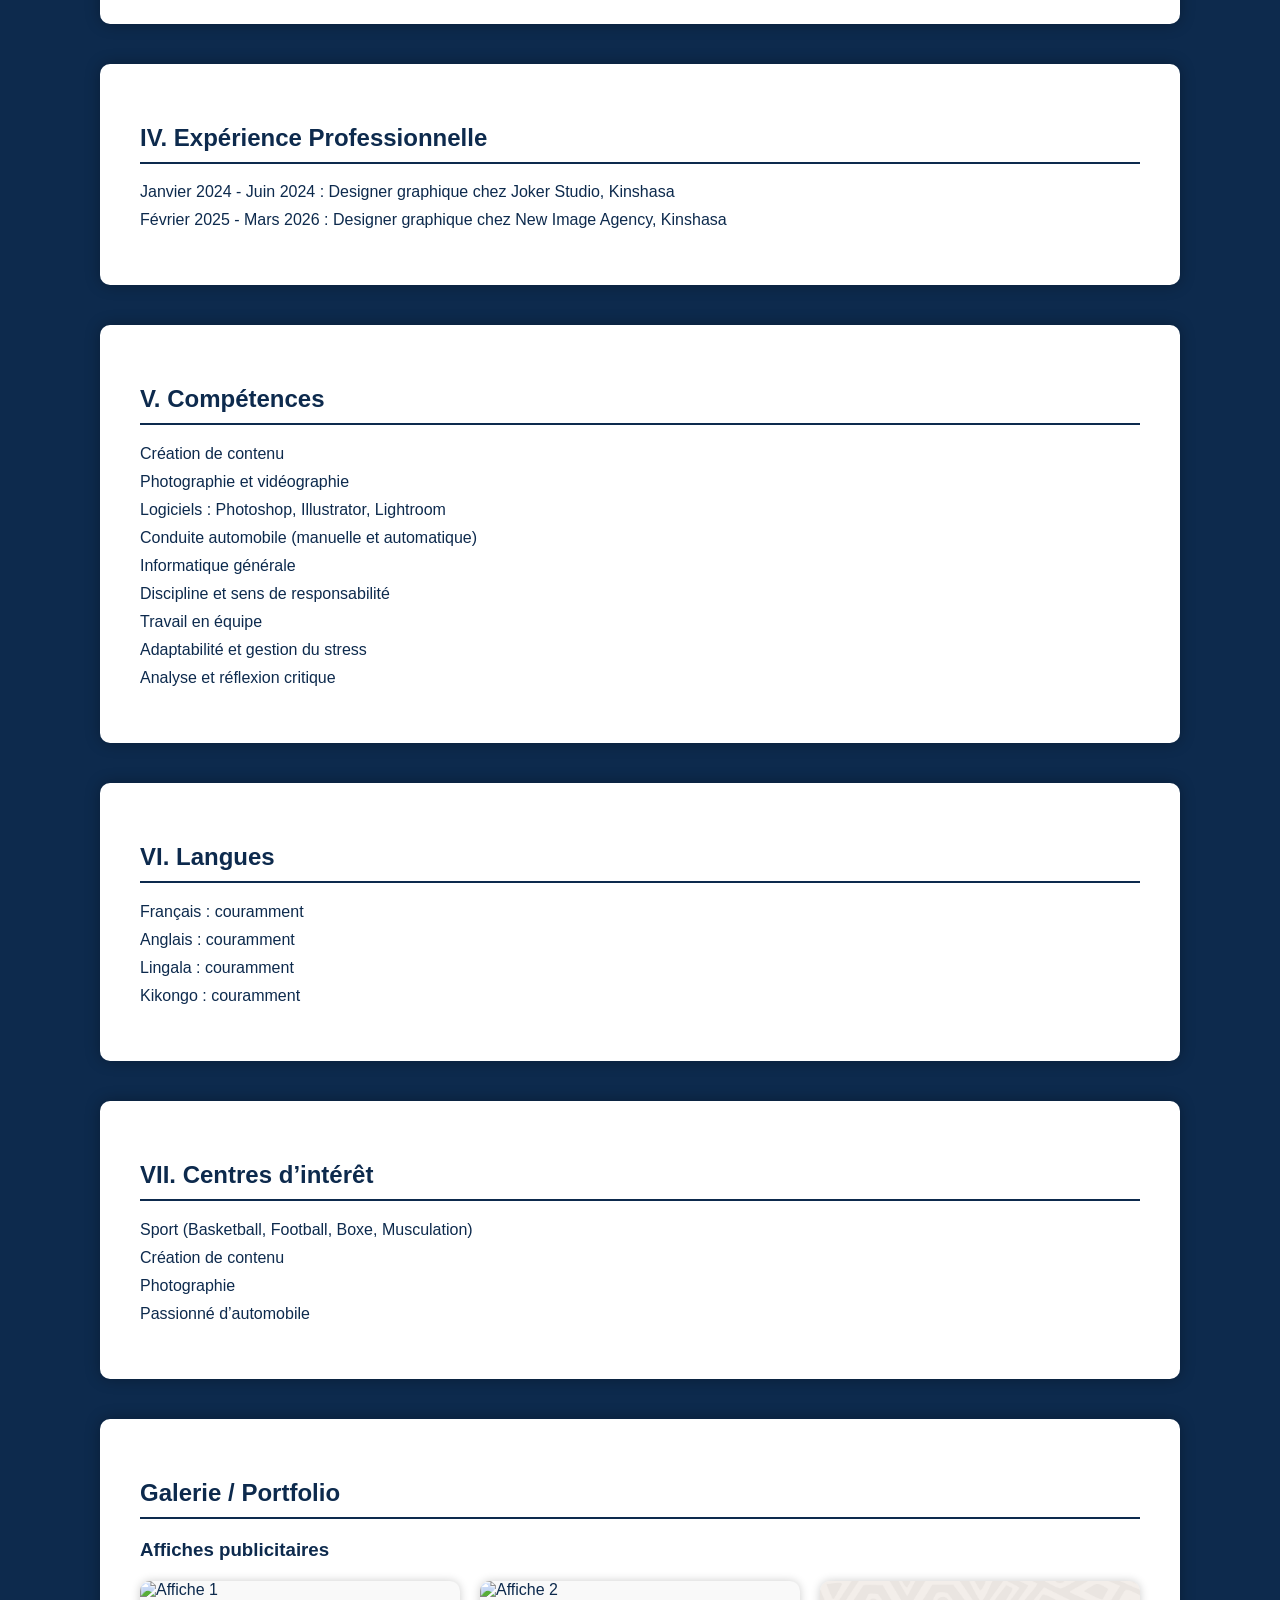
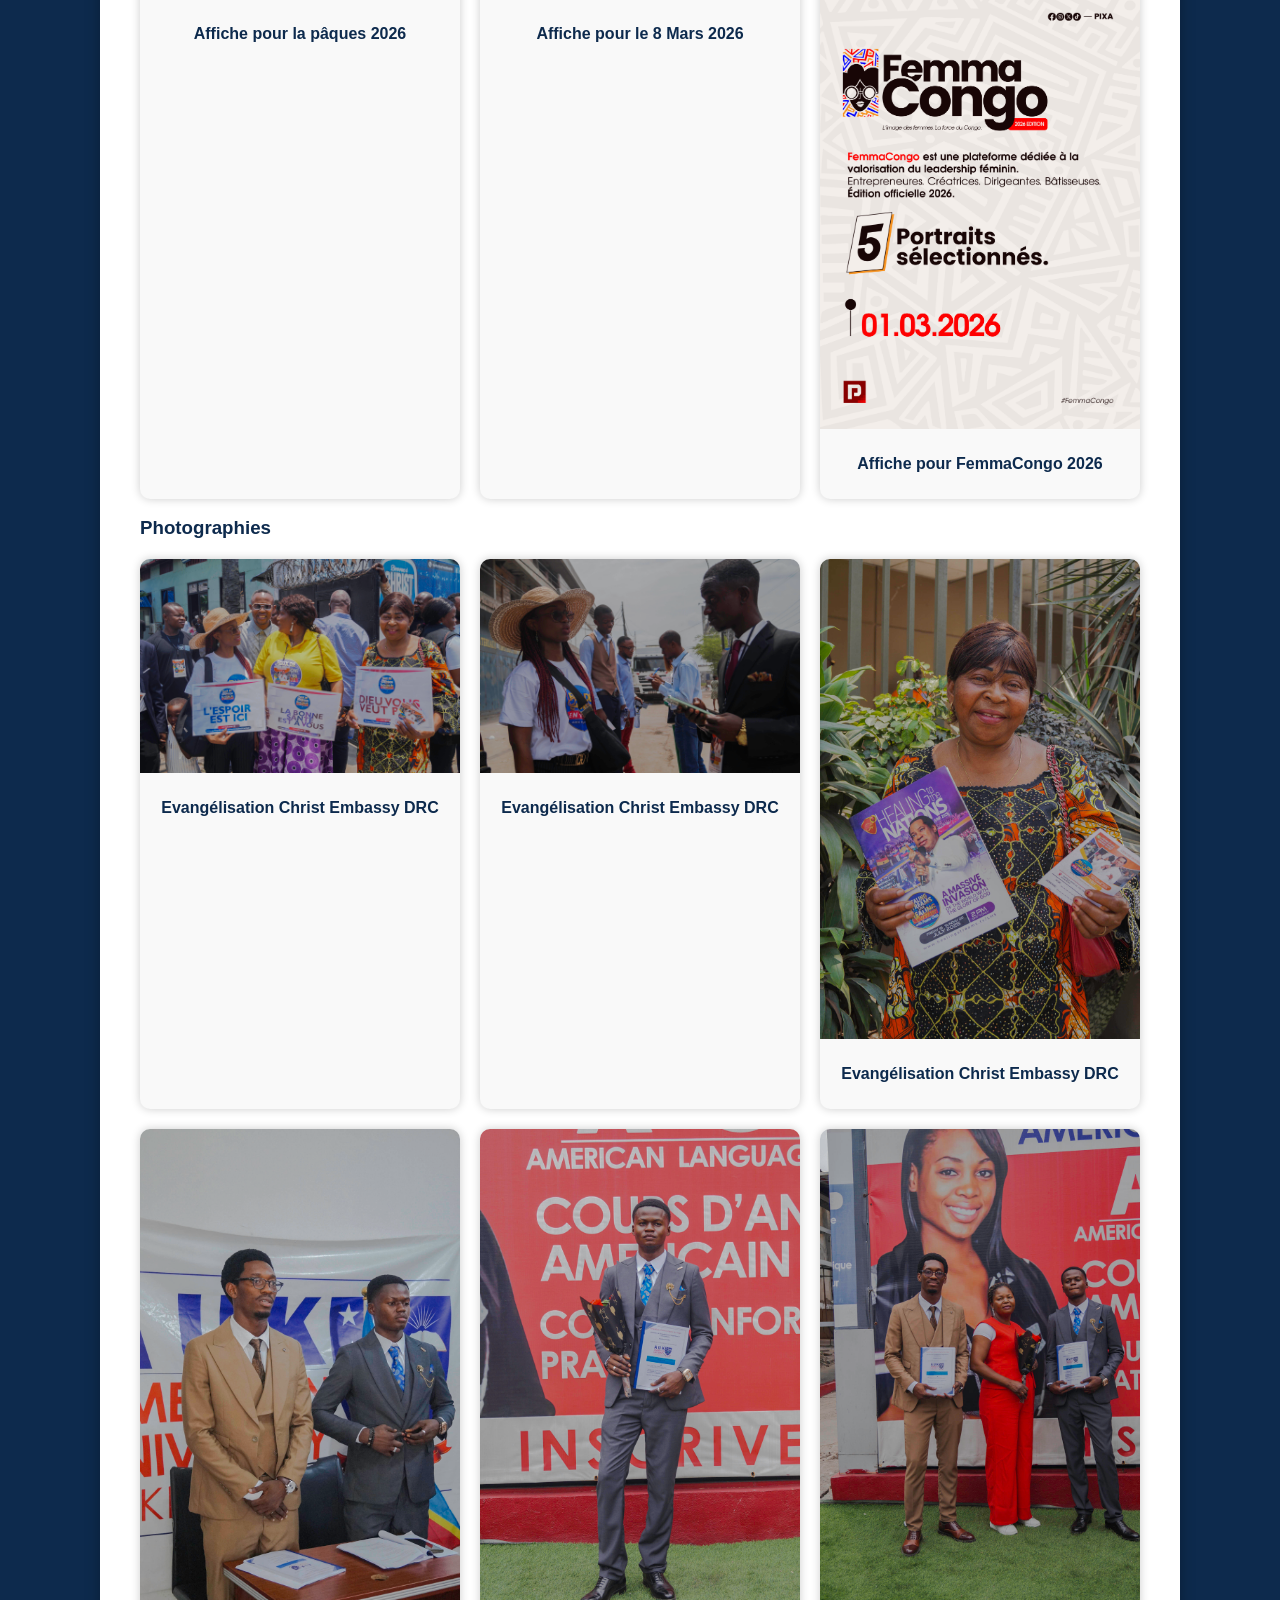
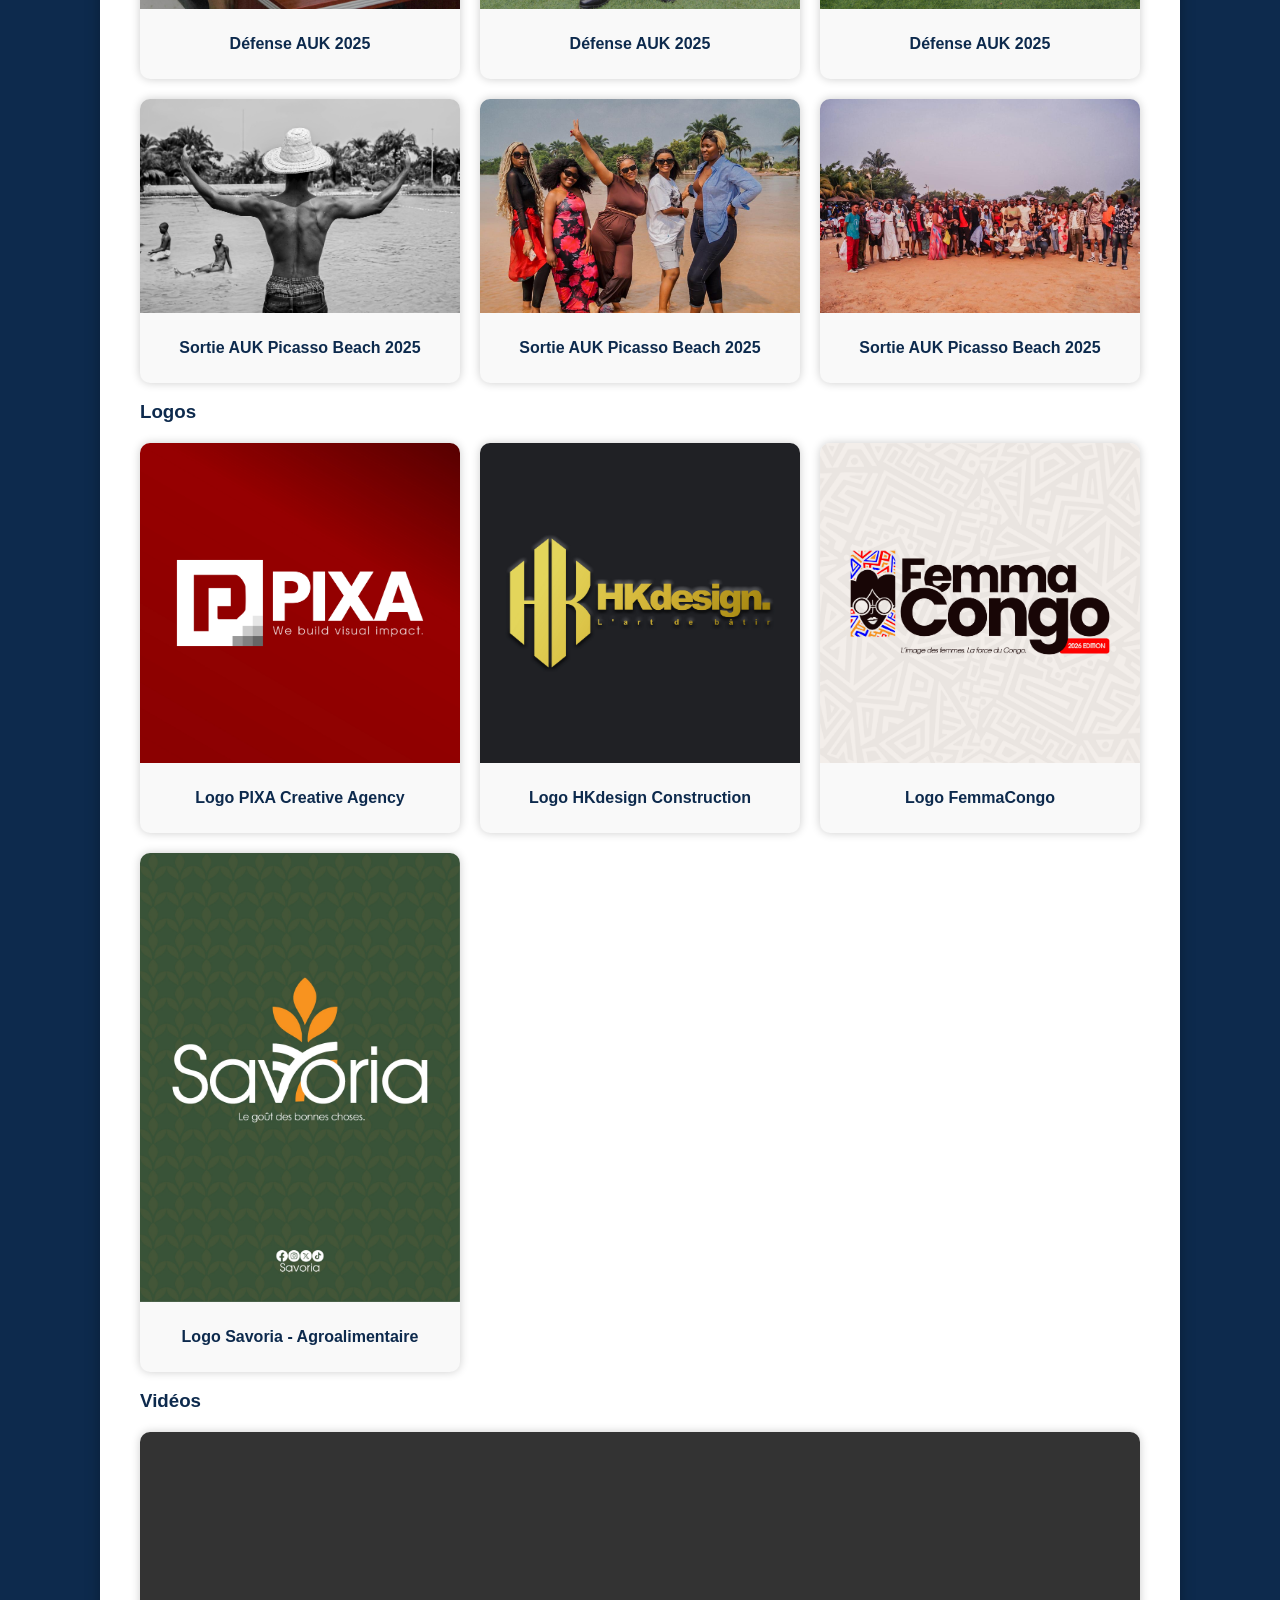
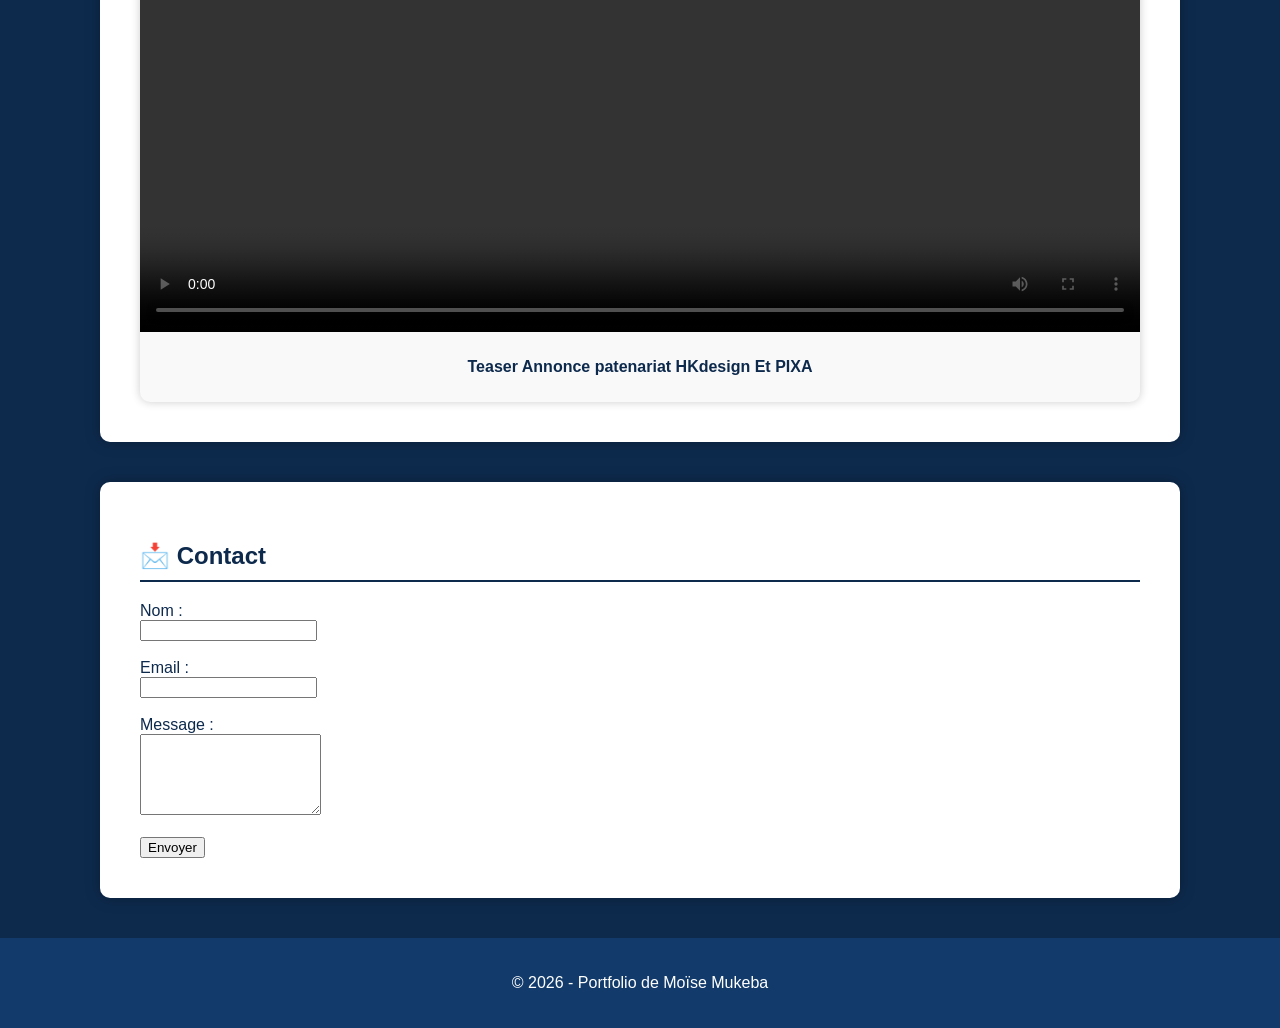
==== commit 7f491f2f: "Update index.html" ====
--- a/index.html
+++ b/index.html
@@ -199,37 +199,7 @@
   <div class="gallery">
     <div class="item">
       <video controls>
-        <source src="c:\Users\moise\Desktop\Portfolio Moïse\Vidéos\Sarah Sem3 Teaser.mp4" type="video/mp4">
-      </video>
-      <p>Vidéo Teaser FemmaCongo</p>
-    </div>
-      <div class="item">
-      <video controls>
-        <source src="c:\Users\moise\Desktop\Portfolio Moïse\Vidéos\SIFA Semaine 3.mp4" type="video/mp4">
-      </video>
-      <p>Vidéo reportage FemmaCongo</p>
-    </div>
-      <div class="item">
-      <video controls>
-        <source src="c:\Users\moise\Desktop\Portfolio Moïse\Vidéos\Taylor Sem3 Teaser.mp4" type="video/mp4">
-      </video>
-      <p>Vidéo Teaser FemmaCongo</p>
-    </div>
-     <div class="item">
-      <video controls>
-        <source src="c:\Users\moise\Desktop\Portfolio Moïse\Vidéos\Derlie Sem3 Teaser.mp4" type="video/mp4">
-      </video>
-      <p>Vidéo Teaser FemmaCongo</p>
-    </div>
-     <div class="item">
-      <video controls>
-        <source src="c:\Users\moise\Desktop\Portfolio Moïse\Vidéos\Syntyche semaine 2.mp4" type="video/mp4">
-      </video>
-      <p>Vidéo Teaser FemmaCongo</p>
-    </div>
-    <div class="item">
-      <video controls>
-        <source src="c:\Users\moise\Desktop\Portfolio Moïse\Vidéos\HKdesign & PIXA partenariat.mp4" type="video/mp4">
+        <source src="HKdesign & PIXA partenariat.mp4" type="video/mp4">
       </video>
       <p>Teaser Annonce patenariat HKdesign Et PIXA</p>
     </div>
